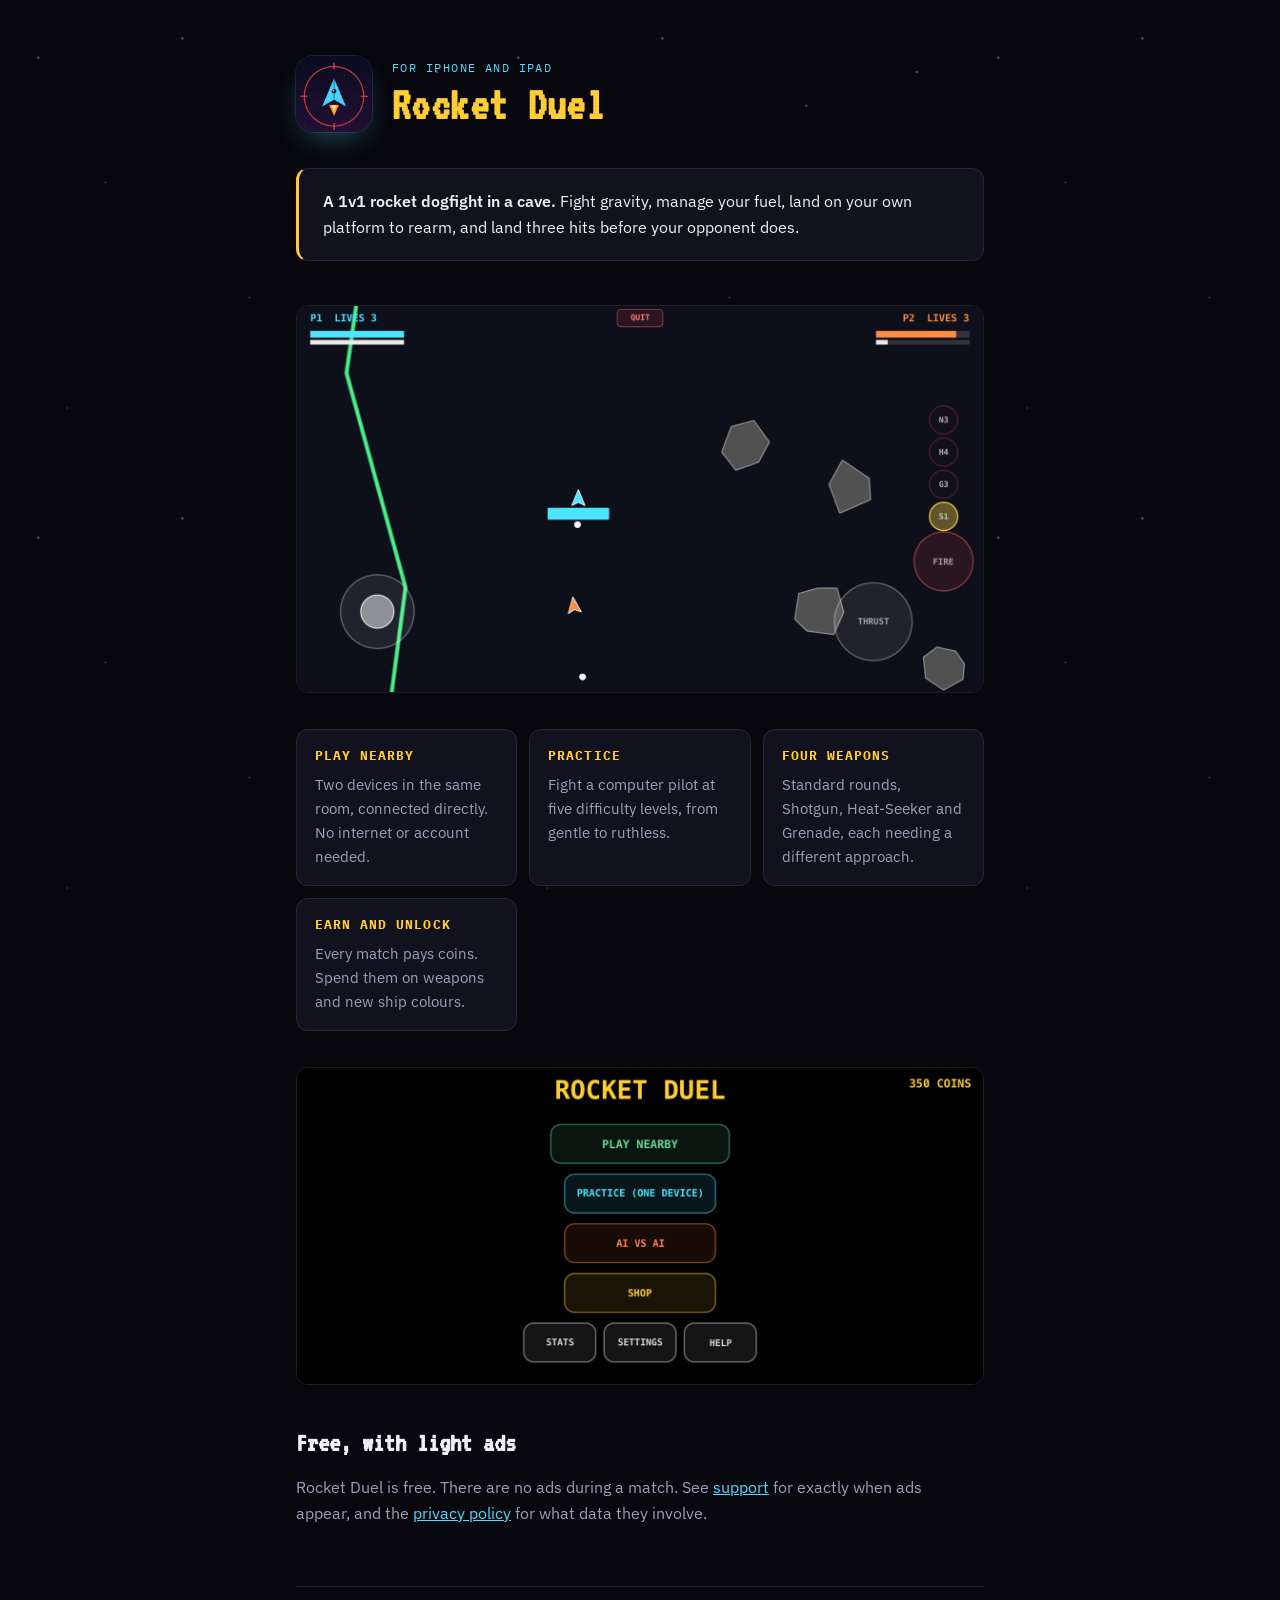
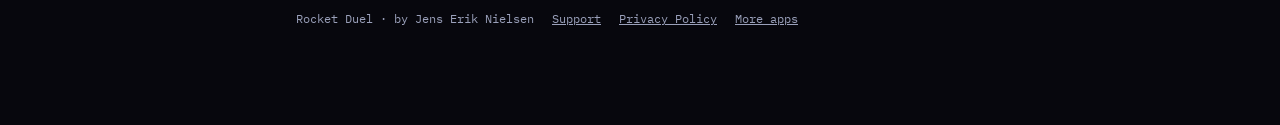
==== index.html @ 31476091 "Rocket Duel landing, support and privacy pages" ====
<!doctype html>
<html lang="en">
<head>
<meta charset="utf-8">
<meta name="viewport" content="width=device-width, initial-scale=1">
<title>Rocket Duel</title>
<meta name="description" content="Rocket Duel: a 1v1 rocket dogfight in a cave, for iPhone and iPad. Fight the computer or a friend in the same room.">
<link rel="icon" href="img/icon.png">
<link rel="stylesheet" href="https://fonts.googleapis.com/css2?family=VT323&family=IBM+Plex+Sans:wght@400;500;600&family=IBM+Plex+Mono:wght@500&display=swap">
<link rel="stylesheet" href="style.css">
</head>
<body>
<div class="starfield"></div>
<div class="page">
  <header>
    <img src="img/icon.png" alt="Rocket Duel app icon">
    <div>
      <p class="kicker">For iPhone and iPad</p>
      <h1>Rocket Duel</h1>
    </div>
  </header>

  <div class="summary">
    <p><strong>A 1v1 rocket dogfight in a cave.</strong> Fight gravity, manage your fuel, land on your own platform to rearm, and land three hits before your opponent does.</p>
  </div>

  <div class="shots">
    <img src="img/shot-combat.png" alt="Two rocket ships dogfighting in a cave">
  </div>

  <div class="features">
    <div class="feature"><h3>Play nearby</h3><p>Two devices in the same room, connected directly. No internet or account needed.</p></div>
    <div class="feature"><h3>Practice</h3><p>Fight a computer pilot at five difficulty levels, from gentle to ruthless.</p></div>
    <div class="feature"><h3>Four weapons</h3><p>Standard rounds, Shotgun, Heat-Seeker and Grenade, each needing a different approach.</p></div>
    <div class="feature"><h3>Earn and unlock</h3><p>Every match pays coins. Spend them on weapons and new ship colours.</p></div>
  </div>

  <div class="shots">
    <img src="img/shot-menu.png" alt="Rocket Duel main menu">
  </div>

  <section>
    <h2>Free, with light ads</h2>
    <p>Rocket Duel is free. There are no ads during a match. See <a class="textlink" href="support.html">support</a> for exactly when ads appear, and the <a class="textlink" href="privacy.html">privacy policy</a> for what data they involve.</p>
  </section>

  <footer>
    <span>Rocket Duel · by Jens Erik Nielsen</span>
    <a href="support.html">Support</a>
    <a href="privacy.html">Privacy Policy</a>
    <a href="https://skoddet.com/">More apps</a>
  </footer>
</div>
</body>
</html>
---- style.css ----
/* Rocket Duel pages — same layout family as skoddet.com/spacetilters-pages,
   recoloured to the game's own HUD palette (gold title, cyan P1, orange P2). */
:root {
  --bg: #07070d;
  --surface: #11121d;
  --border: rgba(255,255,255,0.09);
  --text: #eef0f6;
  --text-dim: #9aa0ba;
  --gold: #ffcc33;
  --cyan: #4fdcff;
  --orange: #ff9a3c;
  --green: #66e39a;
}

* { box-sizing: border-box; }

body {
  margin: 0;
  background: var(--bg);
  color: var(--text);
  font-family: 'IBM Plex Sans', system-ui, sans-serif;
  line-height: 1.6;
  overflow-x: hidden;
}

.starfield {
  position: fixed;
  inset: 0;
  z-index: 0;
  pointer-events: none;
  background-image:
    radial-gradient(1.6px 1.6px at 8% 12%, rgba(255,255,255,.5), transparent),
    radial-gradient(1.2px 1.2px at 22% 38%, rgba(255,255,255,.3), transparent),
    radial-gradient(1.8px 1.8px at 38% 8%, rgba(255,255,255,.45), transparent),
    radial-gradient(1.2px 1.2px at 52% 62%, rgba(255,255,255,.3), transparent),
    radial-gradient(1.6px 1.6px at 68% 22%, rgba(255,255,255,.4), transparent),
    radial-gradient(1.2px 1.2px at 81% 78%, rgba(255,255,255,.3), transparent),
    radial-gradient(1.8px 1.8px at 91% 15%, rgba(255,255,255,.45), transparent),
    radial-gradient(1.2px 1.2px at 14% 85%, rgba(255,255,255,.3), transparent);
  background-size: 480px 480px;
}

.page {
  position: relative;
  z-index: 1;
  max-width: 720px;
  margin: 0 auto;
  padding: 56px 16px 96px;
}

header { display: flex; align-items: center; gap: 20px; margin-bottom: 36px; }
header img {
  width: 76px; height: 76px; border-radius: 18px;
  box-shadow: 0 0 0 1px var(--border), 0 12px 32px -12px rgba(79,220,255,.45);
}

.kicker {
  font-family: 'IBM Plex Mono', monospace;
  font-size: 12px; letter-spacing: .12em; text-transform: uppercase;
  color: var(--cyan); margin: 0 0 4px;
}

h1 {
  font-family: 'VT323', 'IBM Plex Mono', monospace;
  font-size: 46px; letter-spacing: .03em; color: var(--gold);
  margin: 0; line-height: 1.05; text-wrap: balance;
}

h2 {
  font-family: 'VT323', 'IBM Plex Mono', monospace;
  font-size: 28px; color: var(--text); margin: 0 0 10px; text-wrap: balance;
}

.updated { font-family: 'IBM Plex Mono', monospace; font-size: 12px; color: var(--text-dim); margin: 0 0 32px; }

p, li { color: var(--text-dim); margin: 0 0 14px; max-width: 64ch; }
strong { color: var(--text); font-weight: 600; }
section { margin-bottom: 36px; }
ul { padding-left: 20px; margin: 0; }
li { margin-bottom: 8px; }

.summary {
  background: var(--surface); border: 1px solid var(--border);
  border-left: 3px solid var(--gold); border-radius: 12px;
  padding: 20px 24px; margin-bottom: 44px;
}
.summary p { color: var(--text); margin: 0 0 8px; }
.summary p:last-child { margin-bottom: 0; }

.tbl-wrap { overflow-x: auto; border: 1px solid var(--border); border-radius: 14px; margin-bottom: 14px; }
table { width: 100%; border-collapse: collapse; font-size: 15px; }
th, td { text-align: left; padding: 12px 14px; border-bottom: 1px solid var(--border); vertical-align: top; }
th {
  font-family: 'IBM Plex Mono', monospace; font-size: 12px; letter-spacing: .06em;
  text-transform: uppercase; color: var(--cyan); font-weight: 500;
}
td { color: var(--text-dim); }
tr:last-child td { border-bottom: none; }

.pill {
  display: inline-block; font-family: 'IBM Plex Mono', monospace; font-size: 11px;
  padding: 2px 9px; border-radius: 999px;
  background: rgba(102,227,154,.12); color: var(--green); border: 1px solid rgba(102,227,154,.3);
}
.pill.warn { background: rgba(255,154,60,.12); color: var(--orange); border-color: rgba(255,154,60,.35); }

.label {
  font-family: 'IBM Plex Mono', monospace; font-size: .9em; color: var(--text);
  background: var(--surface); border: 1px solid var(--border); border-radius: 6px; padding: 0 6px;
}

a.textlink { color: var(--cyan); }
a.button {
  display: inline-block; font-family: 'IBM Plex Mono', monospace; font-size: 14px; font-weight: 600;
  color: var(--bg); background: var(--gold); text-decoration: none; padding: 10px 18px; border-radius: 10px;
}

.shots { display: grid; gap: 12px; margin: 8px 0 36px; }
.shots img { width: 100%; border-radius: 12px; border: 1px solid var(--border); display: block; }

.features { display: grid; grid-template-columns: repeat(auto-fit, minmax(200px, 1fr)); gap: 12px; margin-bottom: 36px; }
.feature { background: var(--surface); border: 1px solid var(--border); border-radius: 12px; padding: 16px 18px; }
.feature h3 { font-family: 'IBM Plex Mono', monospace; font-size: 13px; letter-spacing: .08em; text-transform: uppercase; margin: 0 0 6px; color: var(--gold); }
.feature p { margin: 0; font-size: 15px; }

footer {
  margin-top: 60px; padding-top: 22px; border-top: 1px solid var(--border);
  display: flex; gap: 18px; flex-wrap: wrap;
  font-family: 'IBM Plex Mono', monospace; font-size: 12px; color: var(--text-dim);
}
footer a { color: var(--text-dim); }

@media (max-width: 480px) {
  h1 { font-size: 38px; }
  header img { width: 60px; height: 60px; }
  th, td { padding: 10px; font-size: 13px; }
}
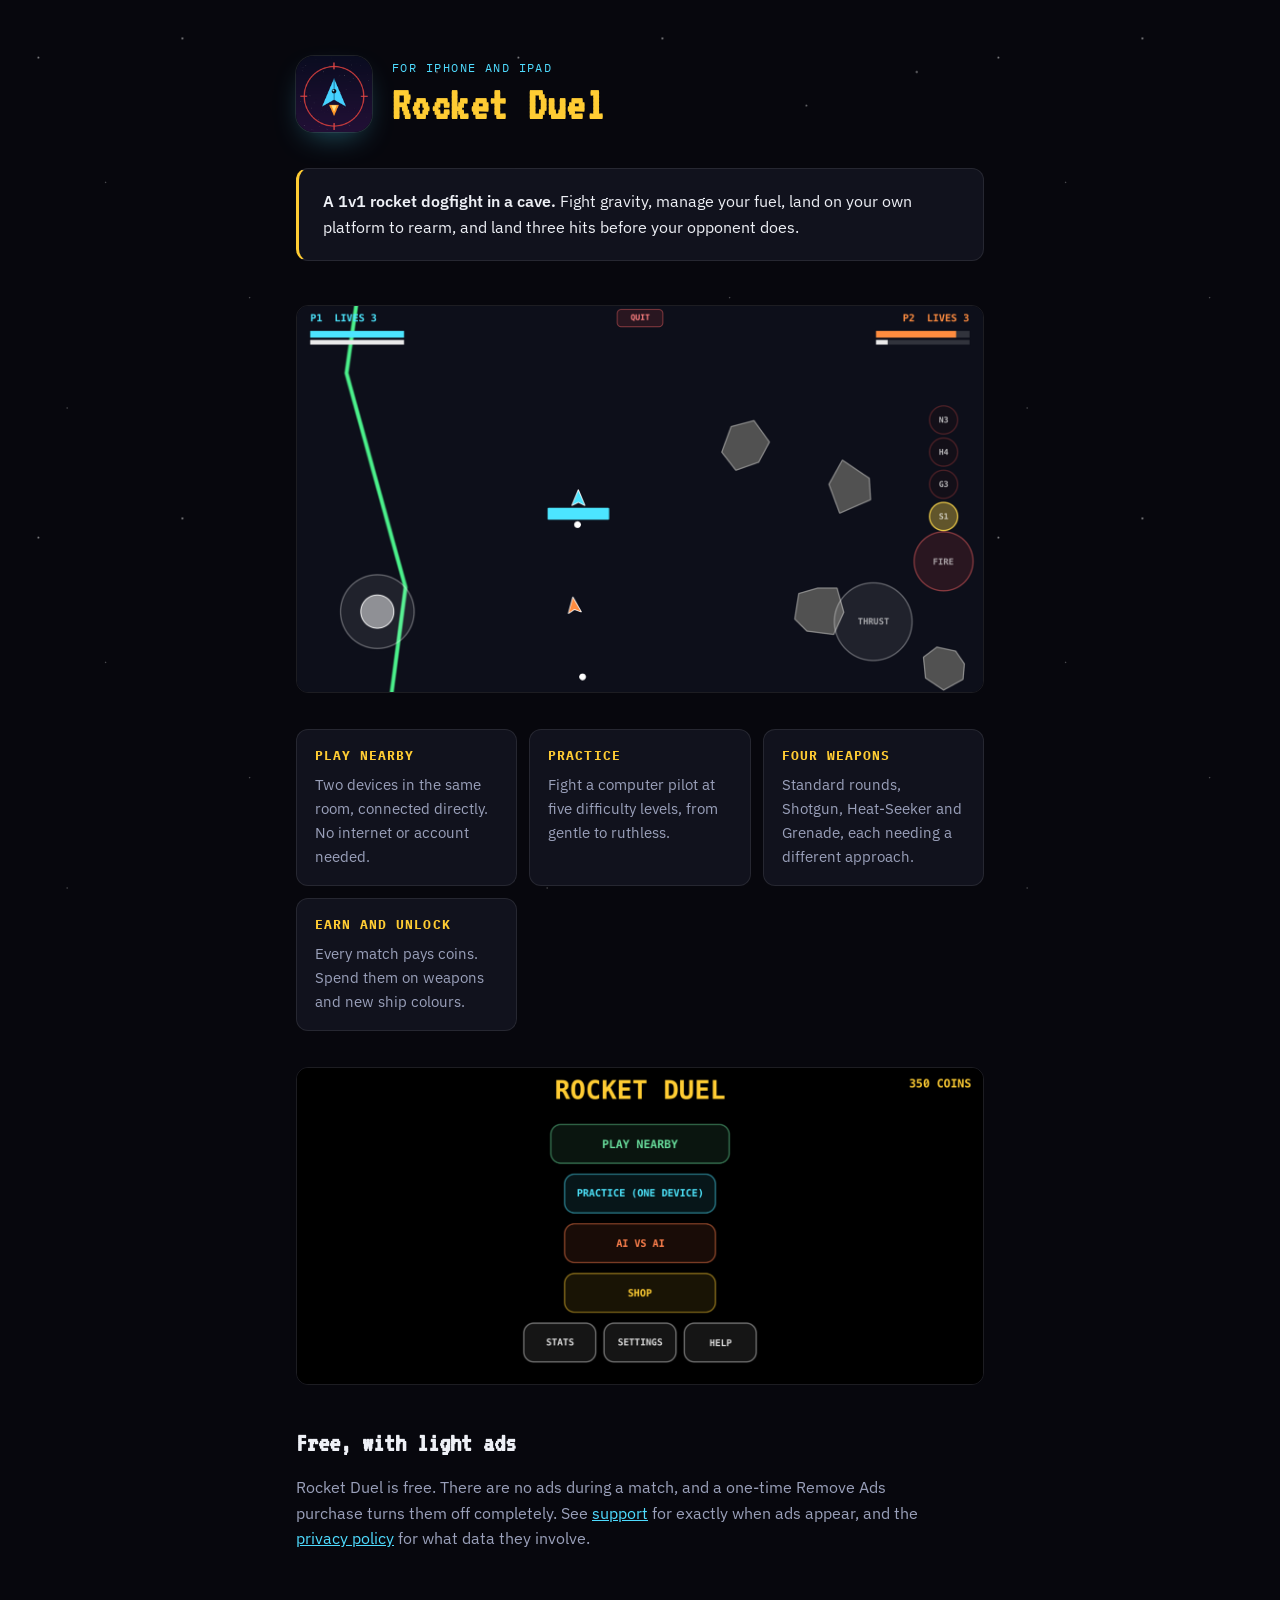
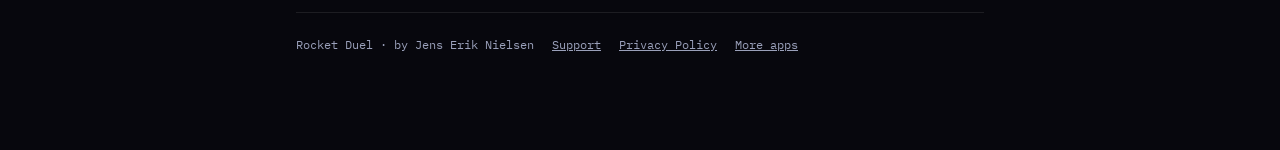
==== commit 807b7a94: "Remove Ads wording, privacy table matches App Store Privacy answers, copyright headers - index/suppo" ====
--- a/index.html
+++ b/index.html
@@ -1,4 +1,5 @@
 <!doctype html>
+<!-- Copyright © Jens Erik Nielsen, jens.nielsen@gmail.com. All rights reserved. -->
 <html lang="en">
 <head>
 <meta charset="utf-8">
@@ -41,7 +42,7 @@
 
   <section>
     <h2>Free, with light ads</h2>
-    <p>Rocket Duel is free. There are no ads during a match. See <a class="textlink" href="support.html">support</a> for exactly when ads appear, and the <a class="textlink" href="privacy.html">privacy policy</a> for what data they involve.</p>
+    <p>Rocket Duel is free. There are no ads during a match, and a one-time Remove Ads purchase turns them off completely. See <a class="textlink" href="support.html">support</a> for exactly when ads appear, and the <a class="textlink" href="privacy.html">privacy policy</a> for what data they involve.</p>
   </section>
 
   <footer>
--- a/style.css
+++ b/style.css
@@ -1,3 +1,4 @@
+/* Copyright © Jens Erik Nielsen, jens.nielsen@gmail.com. All rights reserved. */
 /* Rocket Duel pages — same layout family as skoddet.com/spacetilters-pages,
    recoloured to the game's own HUD palette (gold title, cyan P1, orange P2). */
 :root {
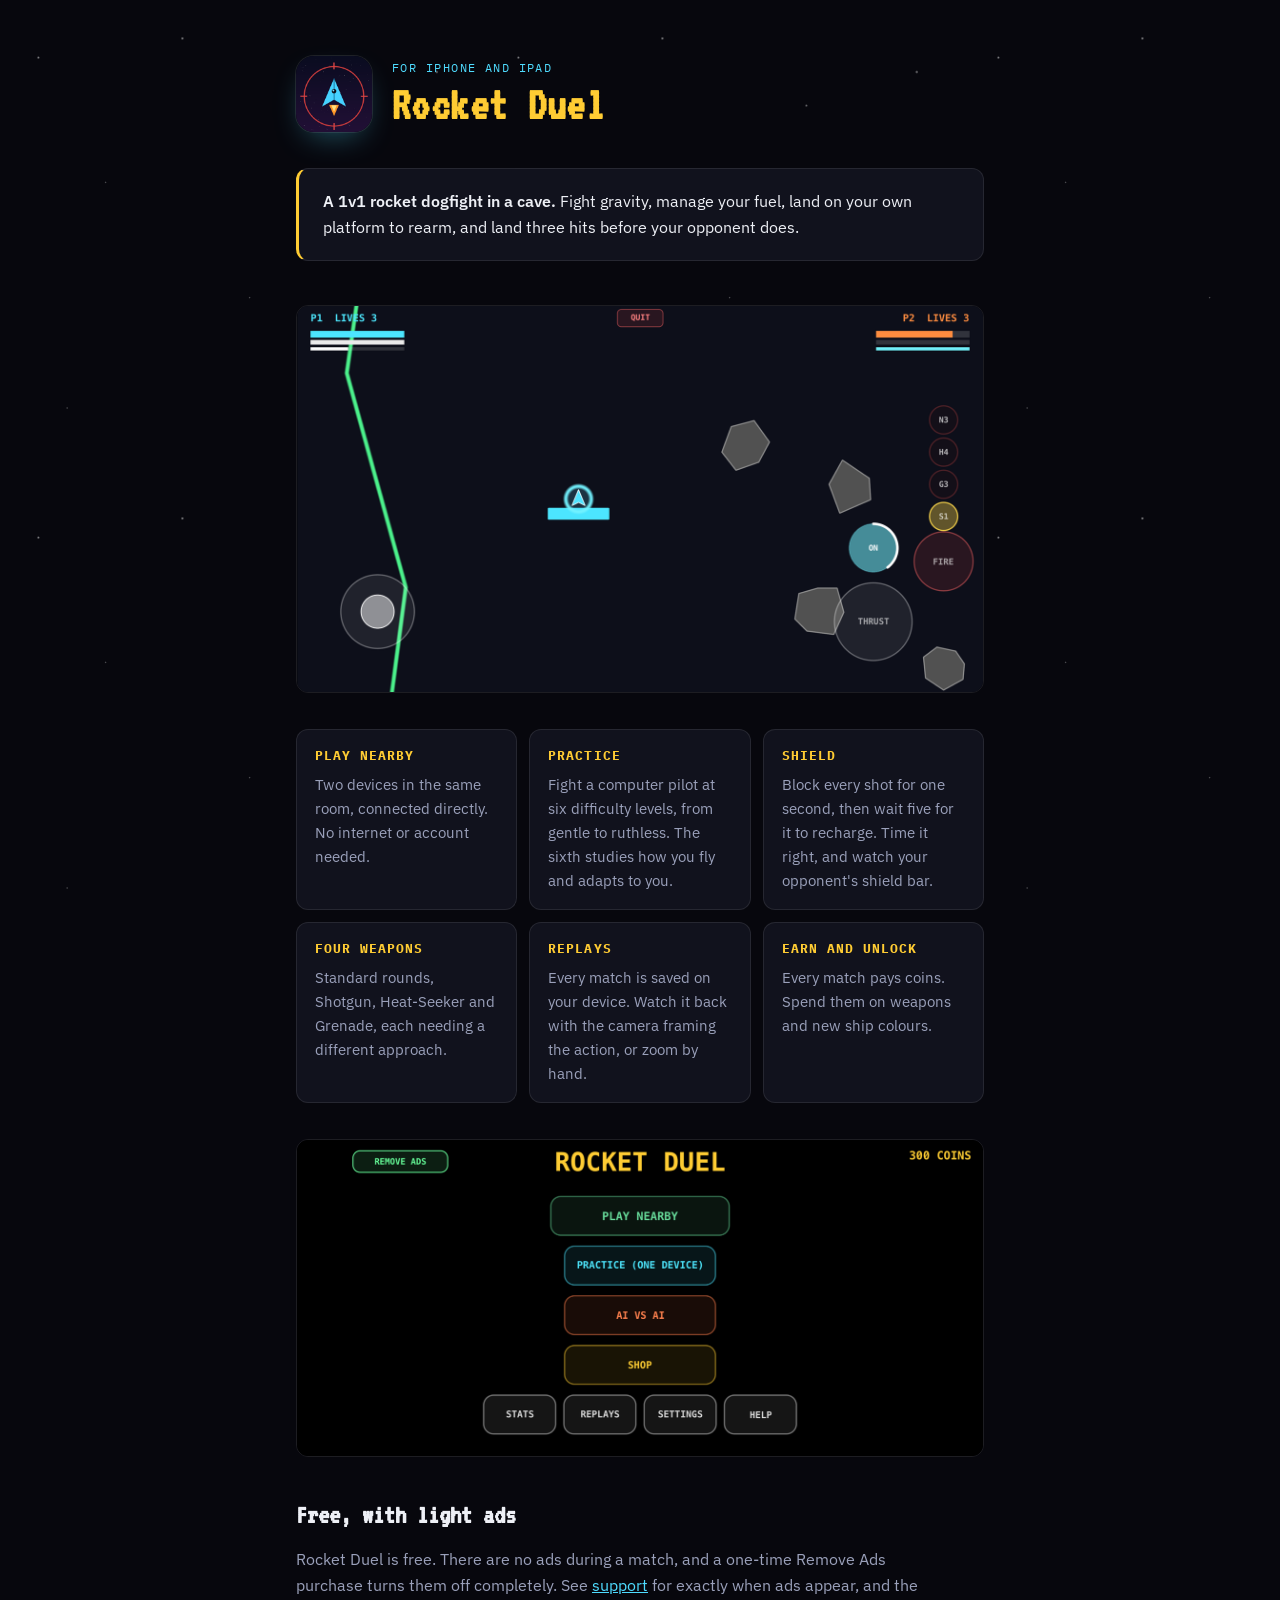
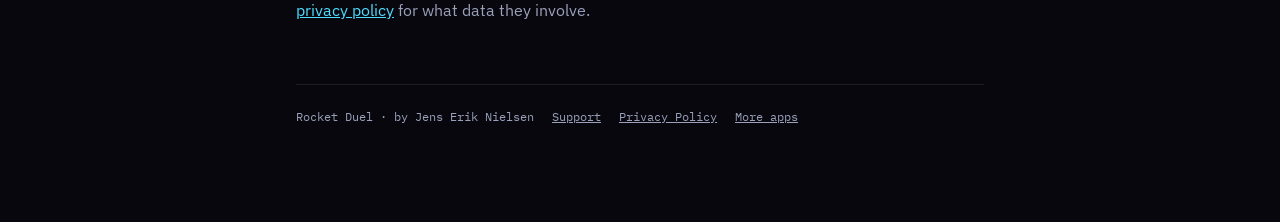
==== commit e3e81df4: "Describe the shield and RULES 6: features, controls, FAQ, privacy table; new screenshots" ====
--- a/index.html
+++ b/index.html
@@ -1,5 +1,4 @@
 <!doctype html>
-<!-- Copyright © Jens Erik Nielsen, jens.nielsen@gmail.com. All rights reserved. -->
 <html lang="en">
 <head>
 <meta charset="utf-8">
@@ -31,8 +30,10 @@
 
   <div class="features">
     <div class="feature"><h3>Play nearby</h3><p>Two devices in the same room, connected directly. No internet or account needed.</p></div>
-    <div class="feature"><h3>Practice</h3><p>Fight a computer pilot at five difficulty levels, from gentle to ruthless.</p></div>
+    <div class="feature"><h3>Practice</h3><p>Fight a computer pilot at six difficulty levels, from gentle to ruthless. The sixth studies how you fly and adapts to you.</p></div>
+    <div class="feature"><h3>Shield</h3><p>Block every shot for one second, then wait five for it to recharge. Time it right, and watch your opponent's shield bar.</p></div>
     <div class="feature"><h3>Four weapons</h3><p>Standard rounds, Shotgun, Heat-Seeker and Grenade, each needing a different approach.</p></div>
+    <div class="feature"><h3>Replays</h3><p>Every match is saved on your device. Watch it back with the camera framing the action, or zoom by hand.</p></div>
     <div class="feature"><h3>Earn and unlock</h3><p>Every match pays coins. Spend them on weapons and new ship colours.</p></div>
   </div>
 
--- a/style.css
+++ b/style.css
@@ -1,4 +1,4 @@
-/* Copyright © Jens Erik Nielsen, jens.nielsen@gmail.com. All rights reserved. */
+/* Copyright © 2026 Jens Erik Nielsen, jens.nielsen@gmail.com. All rights reserved. */
 /* Rocket Duel pages — same layout family as skoddet.com/spacetilters-pages,
    recoloured to the game's own HUD palette (gold title, cyan P1, orange P2). */
 :root {
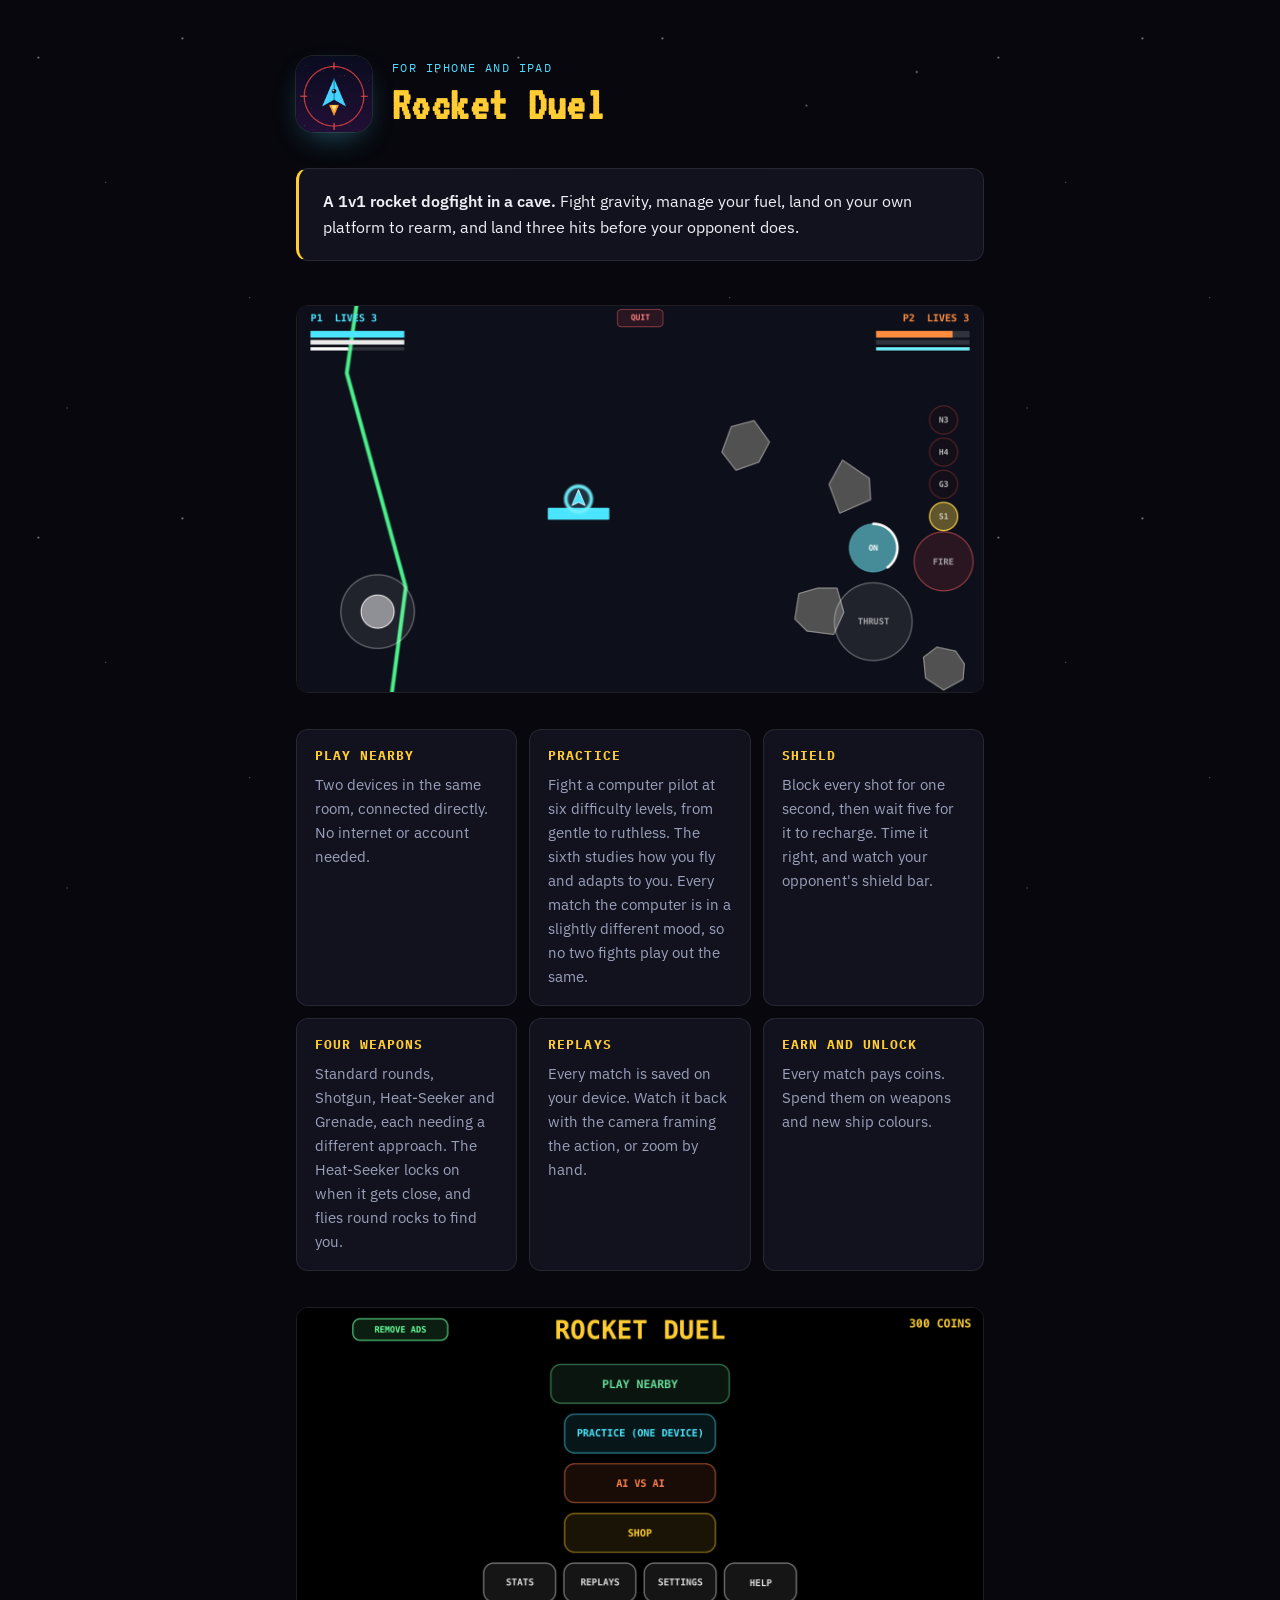
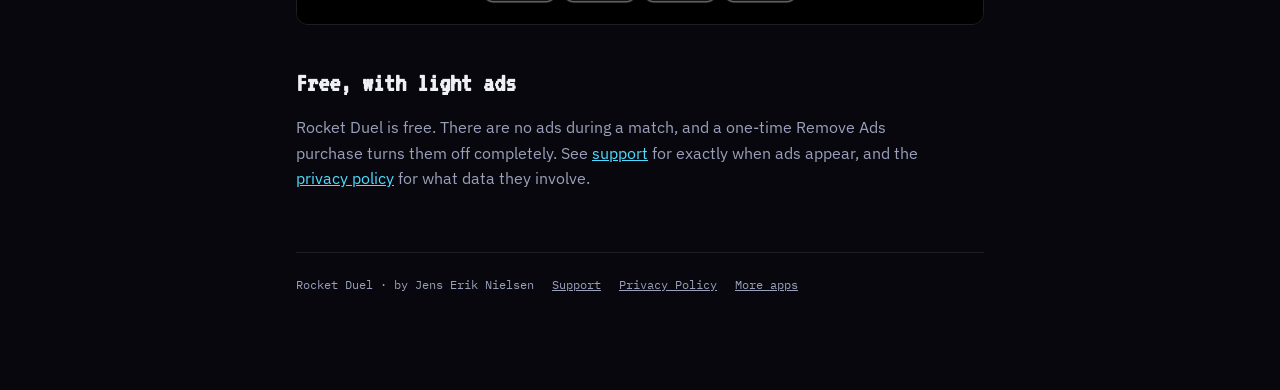
==== commit f08d1e52: "Describe the Heat-Seeker's route-finding and the per-match AI mood Co-Authored-By: Claude Sonnet 5.5" ====
--- a/index.html
+++ b/index.html
@@ -30,9 +30,9 @@
 
   <div class="features">
     <div class="feature"><h3>Play nearby</h3><p>Two devices in the same room, connected directly. No internet or account needed.</p></div>
-    <div class="feature"><h3>Practice</h3><p>Fight a computer pilot at six difficulty levels, from gentle to ruthless. The sixth studies how you fly and adapts to you.</p></div>
+    <div class="feature"><h3>Practice</h3><p>Fight a computer pilot at six difficulty levels, from gentle to ruthless. The sixth studies how you fly and adapts to you. Every match the computer is in a slightly different mood, so no two fights play out the same.</p></div>
     <div class="feature"><h3>Shield</h3><p>Block every shot for one second, then wait five for it to recharge. Time it right, and watch your opponent's shield bar.</p></div>
-    <div class="feature"><h3>Four weapons</h3><p>Standard rounds, Shotgun, Heat-Seeker and Grenade, each needing a different approach.</p></div>
+    <div class="feature"><h3>Four weapons</h3><p>Standard rounds, Shotgun, Heat-Seeker and Grenade, each needing a different approach. The Heat-Seeker locks on when it gets close, and flies round rocks to find you.</p></div>
     <div class="feature"><h3>Replays</h3><p>Every match is saved on your device. Watch it back with the camera framing the action, or zoom by hand.</p></div>
     <div class="feature"><h3>Earn and unlock</h3><p>Every match pays coins. Spend them on weapons and new ship colours.</p></div>
   </div>
